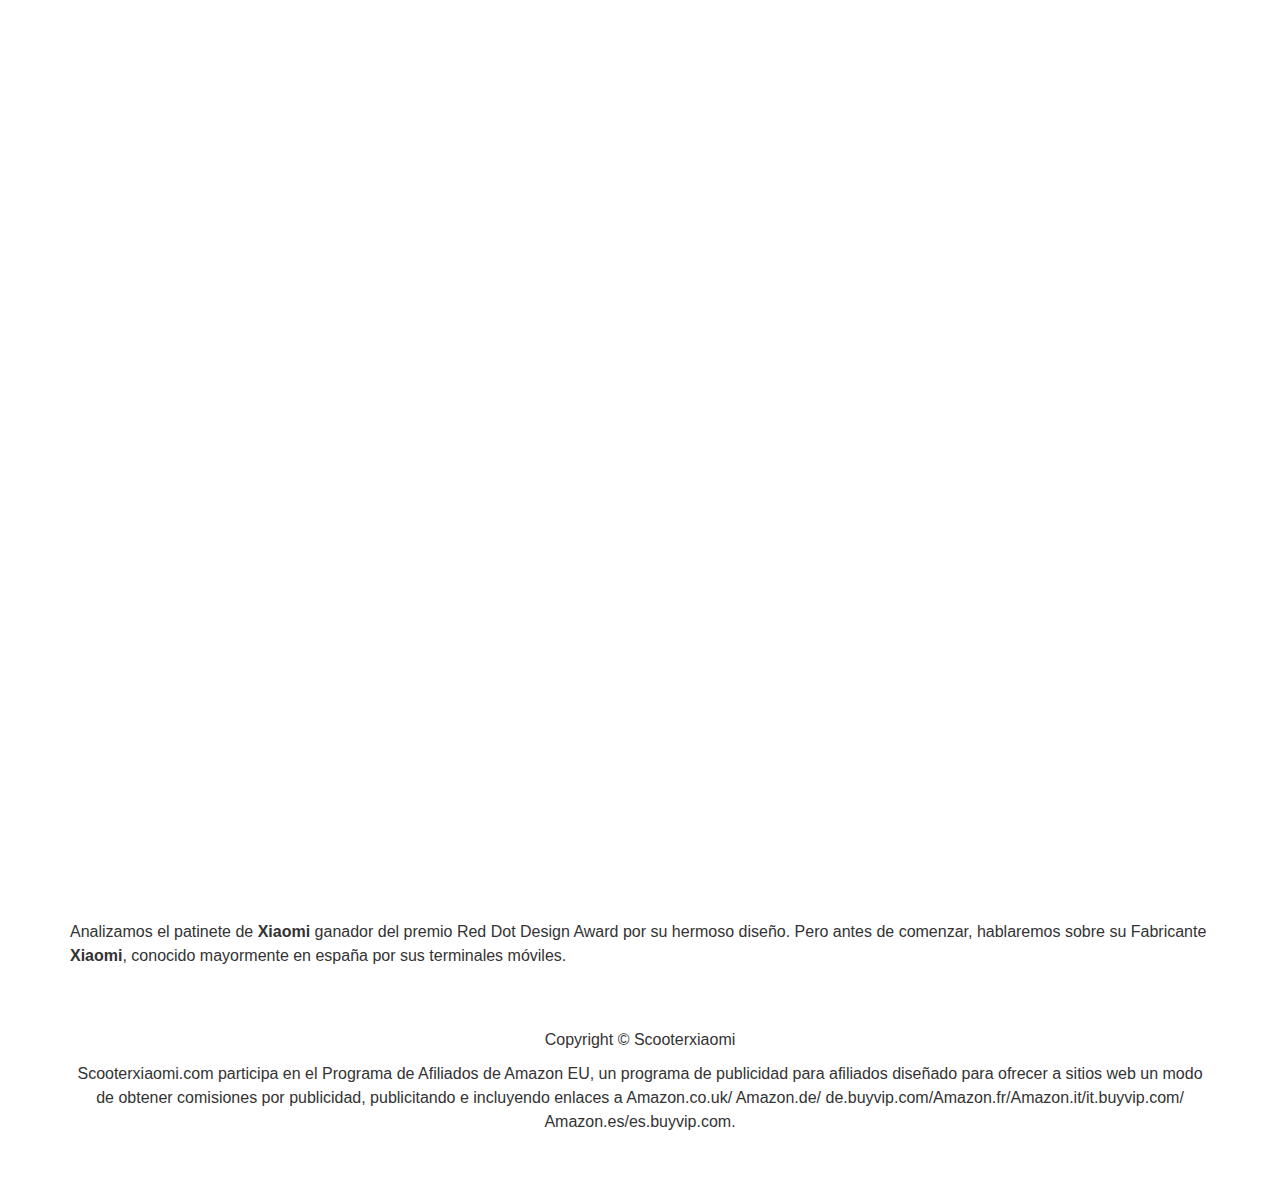
==== review.html @ 594e602f "modify content" ====
<!DOCTYPE html>
<!-- Template by Quackit.com -->
<!-- Images by various sources under the Creative Commons CC0 license and/or the Creative Commons Zero license. 
Although you can use them, for a more unique website, replace these images with your own. -->
<html lang="en">

<head>

    <meta charset="utf-8">
    <meta http-equiv="X-UA-Compatible" content="IE=edge">
    <meta name="viewport" content="width=device-width, initial-scale=1">
    <!-- The above 3 meta tags *must* come first in the head; any other head content must come *after* these tags -->

    <title>Scooter Xiaomi</title>
    <meta name="description" content="Comprar Scooter Xiaomi M365 Mijia el mejor patinete eléctrico al mejor precio. Buscamos las mayores ofertas por ti. También podrás encontrar accesorios y repuestos."
    />
    <link rel="canonical" href="https://www.scooterxiaomi.com" />


    <!-- Bootstrap Core CSS -->
    <!-- Latest compiled and minified CSS -->
    <link rel="stylesheet" href="https://maxcdn.bootstrapcdn.com/bootstrap/3.3.5/css/bootstrap.min.css">


    <!-- Custom CSS: You can use this stylesheet to override any Bootstrap styles and/or apply your own styles -->
    <link href="css/custom1.css" rel="stylesheet">

    <!-- HTML5 Shim and Respond.js IE8 support of HTML5 elements and media queries -->
    <!-- WARNING: Respond.js doesn't work if you view the page via file:// -->
    <!--[if lt IE 9]>
        <script src="https://oss.maxcdn.com/libs/html5shiv/3.7.0/html5shiv.js"></script>
        <script src="https://oss.maxcdn.com/libs/respond.js/1.4.2/respond.min.js"></script>
    <![endif]-->

    <!-- Custom Fonts from Google -->
    <!--  <link href='http://fonts.googleapis.com/css?family=Open+Sans:300italic,400italic,600italic,700italic,800italic,400,300,600,700,800'
        rel='stylesheet' type='text/css'> -->
    <link rel="icon" type="image/x-icon" href="https://i.blogs.es/ee8dd2/original-xiaomi-m365-smart-electric/450_1000.jpg">

    <!-- Global site tag (gtag.js) - Google Analytics -->
    <script async src="https://www.googletagmanager.com/gtag/js?id=UA-116278491-1"></script>
    <script>
        window.dataLayer = window.dataLayer || [];
        function gtag() { dataLayer.push(arguments); }
        gtag('js', new Date());

        gtag('config', 'UA-116278491-1');
    </script>
</head>

<body>


    <nav id="siteNav" class="navbar navbar-default navbar-fixed-top" role="navigation">
        <div class="container">
            <!-- Logo and responsive toggle -->
            <div class="navbar-header">
                <button type="button" class="navbar-toggle" data-toggle="collapse" data-target="#navbar">
                    <span class="sr-only">Toggle navigation</span>
                    <span class="icon-bar"></span>
                    <span class="icon-bar"></span>
                    <span class="icon-bar"></span>
                </button>
                <a class="navbar-brand" href="#">
                    <!-- <span class="glyphicon glyphicon-fire"></span>  -->
                    Scooter Xiaomi.
                </a>
            </div>
            <!-- Navbar links -->
            <div class="collapse navbar-collapse" id="navbar">
                <ul class="nav navbar-nav navbar-right">
                    <!--  <li class="active">
                        <a href="#">Home</a>
                    </li> -->
                    <li>
                        <a href="#accesorios">Accesorios</a>
                    </li>
                    <li>
                        <a href="#comprar">Comprar</a>
                    </li>
                    <li>
                        <a href="#recambios">Recambios</a>
                    </li>
                </ul>

            </div>
        </div>
    </nav>

    <header>
        <div class="header-content">
            <div class="header-content-inner">
                <h1>Review: Scooter Xiaomi</h1>
                <p>Te contamos nuestra impresiones sobre el patinete eléctrico de moda.</p>
              <!--   <a href="#comprar" class="btn btn-primary btn-lg">Comprar</a> -->
            </div>
        </div>
    </header>

    <div class="container">
        <div class="pt-20">
            <p>Analizamos el patinete de <strong>Xiaomi</strong> ganador del premio Red Dot Design Award por su hermoso diseño. Pero antes de comenzar, hablaremos sobre su Fabricante <strong>Xiaomi</strong>, conocido mayormente en españa por sus terminales móviles.</p>
        </div>

    </div>


    <!-- Footer -->
    <footer class="page-footer">
    
        <!-- Contact Us -->
        <!-- <div class="contact">
                <div class="container">
                    <h2 class="section-heading">Contact Us</h2>
                    <p>
                        <span class="glyphicon glyphicon-earphone"></span>
                        <br> +1(23) 456 7890</p>
                    <p>
                        <span class="glyphicon glyphicon-envelope"></span>
                        <br> info@example.com</p>
                </div>
            </div> 87.98.231.5-->
    
        <!-- Copyright etc -->
        <div class="small-print">
            <div class="container">
                <p>Copyright &copy; Scooterxiaomi</p>
    
                <p>Scooterxiaomi.com participa en el Programa de Afiliados de Amazon EU, un programa de publicidad para afiliados
                    diseñado para ofrecer a sitios web un modo de obtener comisiones por publicidad, publicitando e incluyendo
                    enlaces a Amazon.co.uk/ Amazon.de/ de.buyvip.com/Amazon.fr/Amazon.it/it.buyvip.com/ Amazon.es/es.buyvip.com.</p>
            </div>
        </div>
    
    </footer>
    
    <!-- jQuery -->
    <script src="js/jquery-1.11.3.min.js"></script>
    
    <!-- Bootstrap Core JavaScript -->
    <script src="js/bootstrap.min.js"></script>
    
    <!-- Plugin JavaScript -->
    <script src="js/jquery.easing.min.js"></script>
    
    <!-- Custom Javascript -->
    <script src="js/custom.js"></script>

</body>

</html>
---- css/custom1.css ----
html,
body {
    width: 100%;
    height: 100%;
    font-family: 'Open Sans','Helvetica Neue',Arial,sans-serif;
}

a {
    color: #ff6700;
    -webkit-transition: all .35s;
    -moz-transition: all .35s;
    transition: all .35s;
}

a:hover,
a:focus {
    color: #ff6700;
}

p {
    font-size: 16px;
    line-height: 1.5;
}

header {
    position: relative;
    width: 100%;
    min-height: auto;
    text-align: center;
    color: #fff;
    background-image: url('http://i01.appmifile.com/webfile/globalimg/en/goods/mi-electronic-scooter/scooter-04-01-1442.jpg');
    background-position: center;
    -webkit-background-size: cover;
    -moz-background-size: cover;
    background-size: cover;
    -o-background-size: cover;
}

header .header-content {
    position: relative;
    width: 100%;
    padding: 100px 15px 70px;
    text-align: center;
}

header .header-content .header-content-inner h1 {
    margin-top: 0;
    margin-bottom: 20px;
    font-size: 50px;
    font-weight: 300;
}

header .header-content .header-content-inner p {
    margin-bottom: 50px;
    font-size: 16px;
    font-weight: 300;
    color: rgba(255,255,255,.7);
}

@media(min-width:768px) {
    header {
        min-height: 100%;
    }

    header .header-content {
        position: absolute;
        top: 50%;
        padding: 0 50px;
        -webkit-transform: translateY(-50%);
        -ms-transform: translateY(-50%);
        transform: translateY(-50%);
    }

    header .header-content .header-content-inner {
        margin-right: auto;
        margin-left: auto;
        max-width: 1000px;
    }

	header .header-content .header-content-inner h1 {
    	font-size: 84px;
		}

    header .header-content .header-content-inner p {
        margin-right: auto;
        margin-left: auto;
        max-width: 80%;
        font-size: 18px;
    }
}

.section-heading {
    margin-top: 0;
    margin-bottom: 20px;
}

.intro {
	color: #fff;
    background-color: #ff6700;
    padding: 70px 0;
    text-align: center;
}

.content {
    padding: 100px 0;
}

.content-2 {
	color: #fff;
    background-color: #222;
}

.content-3 {
	padding: 20px 0 40px;
    text-align: center;
  /*   background-color: #222; */
}

 .content-4{
    padding: 20px 0 40px;
    text-align: center;
    background-color: #222; 
    color: white;
 }

.promo,
.promo h3,
.promo a:link,
.promo a:visited,
.promo a:hover,
.promo a:active {
    color: white;
	text-shadow: 0px 0px 40px black;
    text-decoration: none;
}

.promo-item {
    height: 200px;
    line-height: 180px;
    text-align: center;
}

.promo-item:hover {
    background-size: 110%; 
    border: 10px solid rgba(255,255,255,0.3);
    line-height: 160px;
}

.promo-item h3 {
    font-size: 40px;
    display: inline-block;
    vertical-align: middle;
}

h3{
    font-size: 19px;
}

.item-1 {
	background: url('http://i01.appmifile.com/webfile/globalimg/en/goods/mi-electronic-scooter/scooter-08-1442.jpg');
	}
	
.item-2 {
	background: url('http://i01.appmifile.com/webfile/globalimg/en/goods/mi-electronic-scooter/scooter-10-c.jpg');
	}
	
.item-3 {
	background: url('http://i01.appmifile.com/webfile/globalimg/en/goods/mi-electronic-scooter/scooter-11-1442.jpg');
	}
		
.item-1{
    background-size: cover;
	background-position: 50% 27%;
}
.item-2,
.item-3 {
	background-size: cover;
	background-position: 50% 50%;
	}

.page-footer {
	text-align: center;
	}

.page-footer .contact {
	padding: 100px 0;
	background-color: #ff6700;
	color: #fff;
	}

.page-footer .contact p {
	font-size: 22px;
	font-weight: 300;
	}
	
.content-3 .glyphicon,	.content-4 .glyphicon,
.page-footer .contact .glyphicon {
	font-size: 32px;
	font-weight: 700;
	}
		
.page-footer .small-print {
	padding: 50px 0 40px;
	font-weight: 300;
	}

.text-light {
    color: rgba(255,255,255,.7);
}

.navbar-default {
    border-color: rgba(34,34,34,.05);
    background-color: #fff;
    -webkit-transition: all .35s;
    -moz-transition: all .35s;
    transition: all .35s;
}

.navbar-default .navbar-header .navbar-brand {
    color: #ff6700;
}

.navbar-default .navbar-header .navbar-brand:hover,
.navbar-default .navbar-header .navbar-brand:focus {
    color: #eb3812;
}

.navbar-default .nav > li>a,
.navbar-default .nav>li>a:focus {
    color: #222;
}

.navbar-default .nav > li>a:hover,
.navbar-default .nav>li>a:focus:hover {
    color: #ff6700;
}

.navbar-default .nav > li.active>a,
.navbar-default .nav>li.active>a:focus {
    color: #ff6700!important;
    background-color: transparent;
}

.navbar-default .nav > li.active>a:hover,
.navbar-default .nav>li.active>a:focus:hover {
    background-color: transparent;
}

@media(min-width:768px) {
    .navbar-default {
        border-color: rgba(255,255,255,.3);
        background-color: transparent;
    }

    .navbar-default .navbar-header .navbar-brand {
        color: rgba(255,255,255,.7);
        letter-spacing: 0.5em;
    }

    .navbar-default .navbar-header .navbar-brand:hover,
    .navbar-default .navbar-header .navbar-brand:focus {
        color: #fff;
    }

    .navbar-default .nav > li>a,
    .navbar-default .nav>li>a:focus {
        color: rgba(255,255,255,.7);
    }

    .navbar-default .nav > li>a:hover,
    .navbar-default .nav>li>a:focus:hover {
        color: #fff;
    }

    .navbar-default.affix {
        border-color: #fff;
        background-color: #fff;
        box-shadow: 0px 7px 20px 0px rgba(0,0,0,0.1);
    }

    .navbar-default.affix .navbar-header .navbar-brand {
        letter-spacing: 0;
        color: #ff6700;
    }

    .navbar-default.affix .navbar-header .navbar-brand:hover,
    .navbar-default.affix .navbar-header .navbar-brand:focus {
        color: #eb3812;
    }

    .navbar-default.affix .nav > li>a,
    .navbar-default.affix .nav>li>a:focus {
        color: #222;
    }

    .navbar-default.affix .nav > li>a:hover,
    .navbar-default.affix .nav>li>a:focus:hover {
        color: #ff6700;
    }
}

.btn-default {
    border-color: #fff;
    color: #222;
    background-color: #fff;
    -webkit-transition: all .35s;
    -moz-transition: all .35s;
    transition: all .35s;
}

.btn-default:hover,
.btn-default:focus,
.btn-default.focus,
.btn-default:active,
.btn-default.active,
.open > .dropdown-toggle.btn-default {
    border-color: #eee;
    color: #222;
    background-color: #eee;
}

.btn-default:active,
.btn-default.active,
.open > .dropdown-toggle.btn-default {
    background-image: none;
}

.btn-default.disabled,
.btn-default[disabled],
fieldset[disabled] .btn-default,
.btn-default.disabled:hover,
.btn-default[disabled]:hover,
fieldset[disabled] .btn-default:hover,
.btn-default.disabled:focus,
.btn-default[disabled]:focus,
fieldset[disabled] .btn-default:focus,
.btn-default.disabled.focus,
.btn-default[disabled].focus,
fieldset[disabled] .btn-default.focus,
.btn-default.disabled:active,
.btn-default[disabled]:active,
fieldset[disabled] .btn-default:active,
.btn-default.disabled.active,
.btn-default[disabled].active,
fieldset[disabled] .btn-default.active {
    border-color: #fff;
    background-color: #fff;
}

.btn-default .badge {
    color: #fff;
    background-color: #222;
}

.btn-primary {
    border-color: #ff6700;
    color: #fff;
    background-color: #ff6700;
    -webkit-transition: all .35s;
    -moz-transition: all .35s;
    transition: all .35s;
}

.btn-primary:hover,
.btn-primary:focus,
.btn-primary.focus,
.btn-primary:active,
.btn-primary.active,
.open > .dropdown-toggle.btn-primary {
    border-color: #E8380C;
    border-width: 2px;
    color: #fff;
    background-color: #FF6700;
}

.btn-primary:active,
.btn-primary.active,
.open > .dropdown-toggle.btn-primary {
    background-image: none;
}

.btn-primary.disabled,
.btn-primary[disabled],
fieldset[disabled] .btn-primary,
.btn-primary.disabled:hover,
.btn-primary[disabled]:hover,
fieldset[disabled] .btn-primary:hover,
.btn-primary.disabled:focus,
.btn-primary[disabled]:focus,
fieldset[disabled] .btn-primary:focus,
.btn-primary.disabled.focus,
.btn-primary[disabled].focus,
fieldset[disabled] .btn-primary.focus,
.btn-primary.disabled:active,
.btn-primary[disabled]:active,
fieldset[disabled] .btn-primary:active,
.btn-primary.disabled.active,
.btn-primary[disabled].active,
fieldset[disabled] .btn-primary.active {
    border-color: #ff6700;
    background-color: #ff6700;
}

.btn-primary .badge {
    color: #ff6700;
    background-color: #fff;
}


.btn {
    border-radius: 300px;
    text-transform: uppercase;
}

.btn-lg {
    padding: 15px 30px;
}

::-moz-selection {
    text-shadow: none;
    color: #fff;
    background: #222;
}

::selection {
    text-shadow: none;
    color: #fff;
    background: #222;
}

img::selection {
    color: #fff;
    background: 0 0;
}

img::-moz-selection {
    color: #fff;
    background: 0 0;
}

.text-primary {
    color: #ff6700;
}

.bg-primary {
    background-color: #ff6700;
}

.pt-15{
    padding-top: 15px;
}

.pt-20{
    padding-top: 20px;
}

.price{
    font-size: 20px;
}

.price1{
    padding-top: 10px;
}

.price2{
    padding-top: 8px;
}

.price3{
    padding-top: 27px;
}
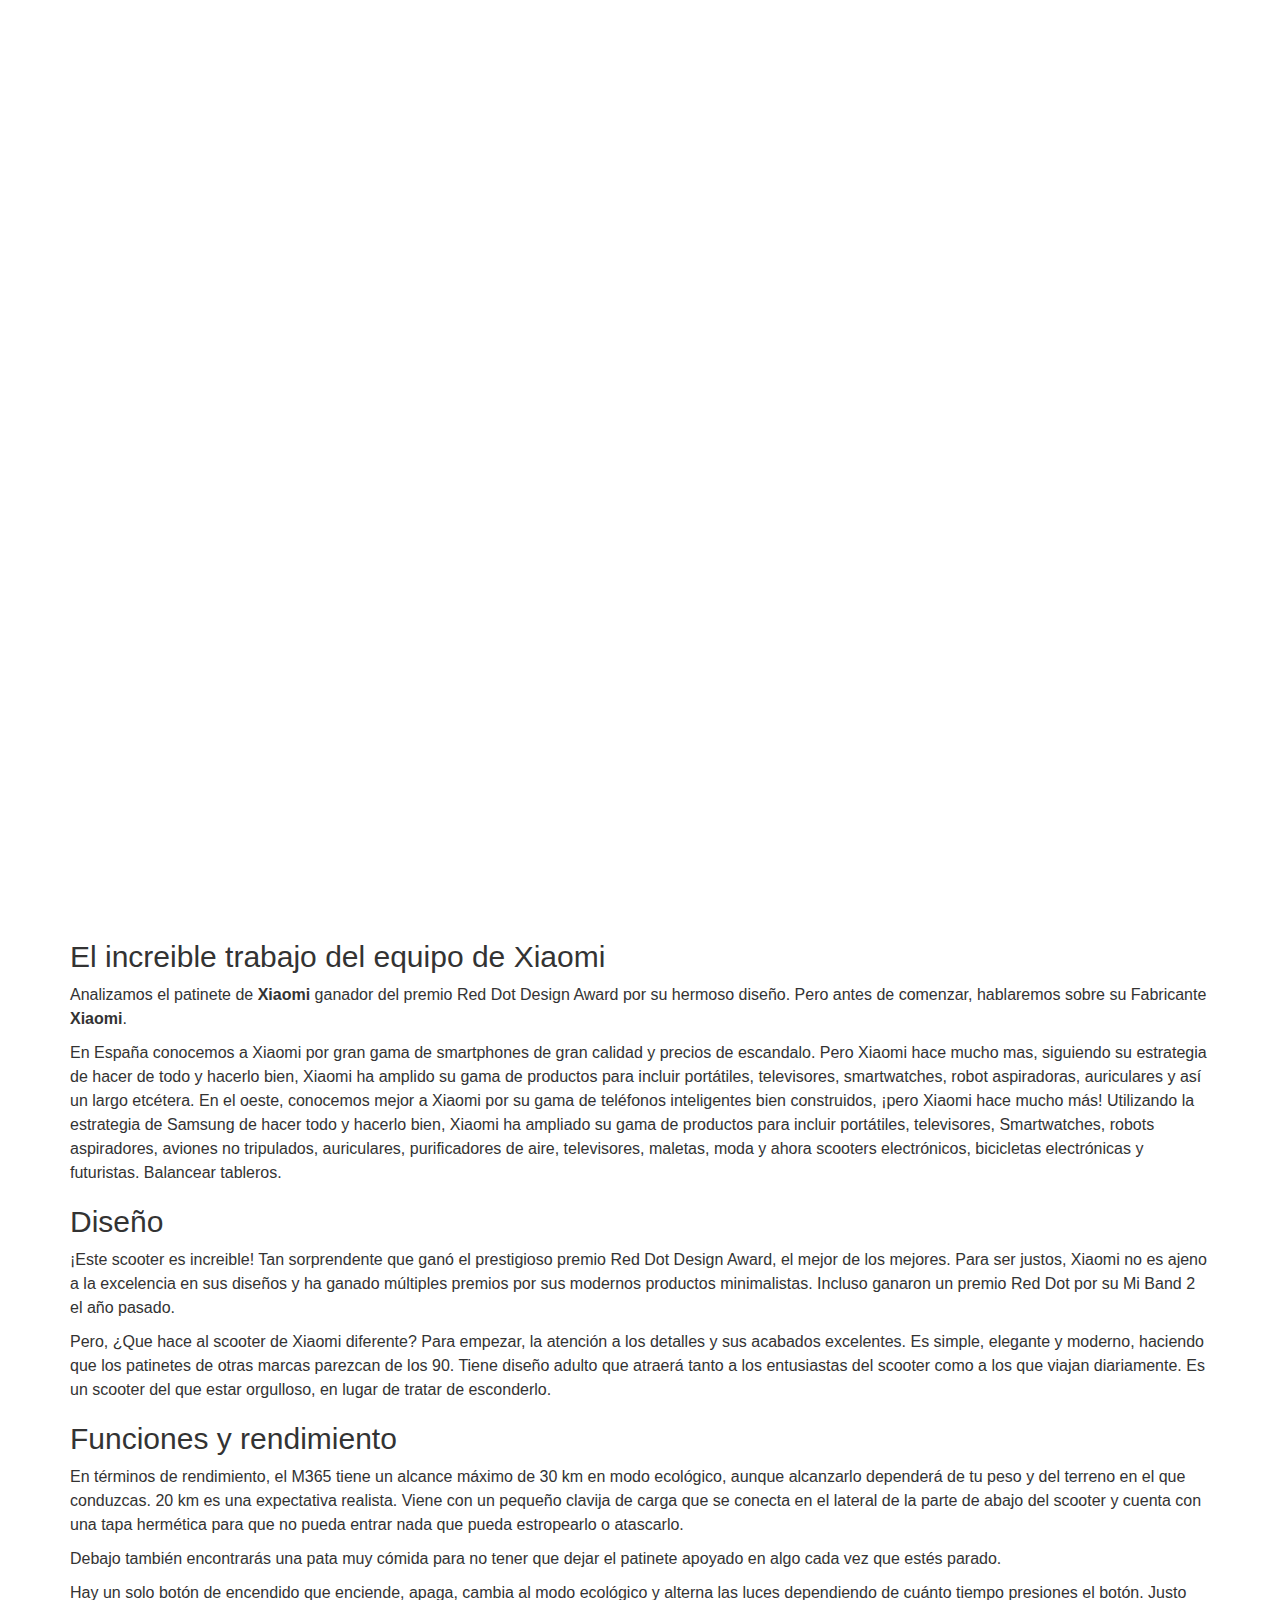
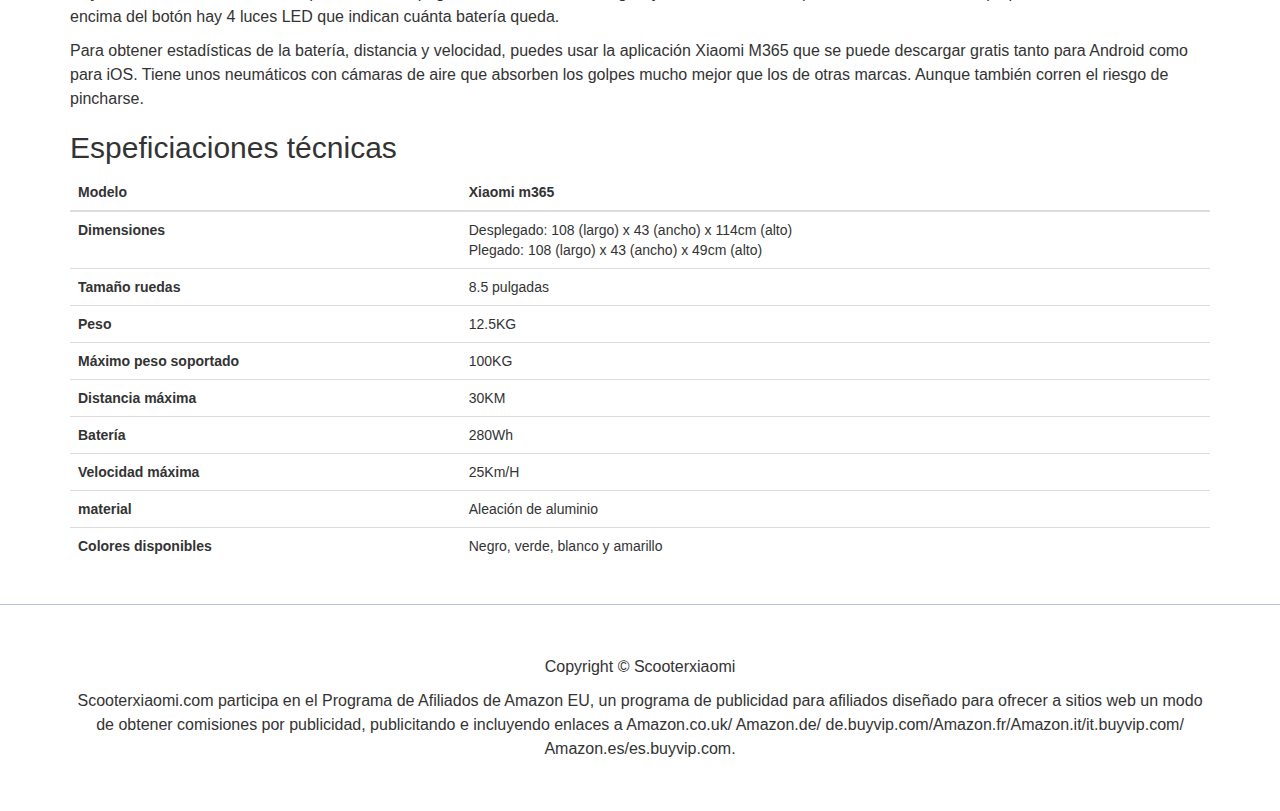
==== commit 521c475d: "add review" ====
--- a/review.html
+++ b/review.html
@@ -1,7 +1,4 @@
 <!DOCTYPE html>
-<!-- Template by Quackit.com -->
-<!-- Images by various sources under the Creative Commons CC0 license and/or the Creative Commons Zero license. 
-Although you can use them, for a more unique website, replace these images with your own. -->
 <html lang="en">
 
 <head>
@@ -9,32 +6,16 @@
     <meta charset="utf-8">
     <meta http-equiv="X-UA-Compatible" content="IE=edge">
     <meta name="viewport" content="width=device-width, initial-scale=1">
-    <!-- The above 3 meta tags *must* come first in the head; any other head content must come *after* these tags -->
-
-    <title>Scooter Xiaomi</title>
-    <meta name="description" content="Comprar Scooter Xiaomi M365 Mijia el mejor patinete eléctrico al mejor precio. Buscamos las mayores ofertas por ti. También podrás encontrar accesorios y repuestos."
+
+    <title>Review Scooter Xiaomi m365</title>
+    <meta name="description" content="Review Scooter Xiaomi m365 Mijia. Analizamos todas las características de este patinete. Cuales han sido nuestras impresiones y sus ventajas frente a otros competidores"
     />
     <link rel="canonical" href="https://www.scooterxiaomi.com" />
 
-
-    <!-- Bootstrap Core CSS -->
-    <!-- Latest compiled and minified CSS -->
     <link rel="stylesheet" href="https://maxcdn.bootstrapcdn.com/bootstrap/3.3.5/css/bootstrap.min.css">
 
-
-    <!-- Custom CSS: You can use this stylesheet to override any Bootstrap styles and/or apply your own styles -->
     <link href="css/custom1.css" rel="stylesheet">
 
-    <!-- HTML5 Shim and Respond.js IE8 support of HTML5 elements and media queries -->
-    <!-- WARNING: Respond.js doesn't work if you view the page via file:// -->
-    <!--[if lt IE 9]>
-        <script src="https://oss.maxcdn.com/libs/html5shiv/3.7.0/html5shiv.js"></script>
-        <script src="https://oss.maxcdn.com/libs/respond.js/1.4.2/respond.min.js"></script>
-    <![endif]-->
-
-    <!-- Custom Fonts from Google -->
-    <!--  <link href='http://fonts.googleapis.com/css?family=Open+Sans:300italic,400italic,600italic,700italic,800italic,400,300,600,700,800'
-        rel='stylesheet' type='text/css'> -->
     <link rel="icon" type="image/x-icon" href="https://i.blogs.es/ee8dd2/original-xiaomi-m365-smart-electric/450_1000.jpg">
 
     <!-- Global site tag (gtag.js) - Google Analytics -->
@@ -53,7 +34,6 @@
 
     <nav id="siteNav" class="navbar navbar-default navbar-fixed-top" role="navigation">
         <div class="container">
-            <!-- Logo and responsive toggle -->
             <div class="navbar-header">
                 <button type="button" class="navbar-toggle" data-toggle="collapse" data-target="#navbar">
                     <span class="sr-only">Toggle navigation</span>
@@ -62,24 +42,19 @@
                     <span class="icon-bar"></span>
                 </button>
                 <a class="navbar-brand" href="#">
-                    <!-- <span class="glyphicon glyphicon-fire"></span>  -->
                     Scooter Xiaomi.
                 </a>
             </div>
-            <!-- Navbar links -->
             <div class="collapse navbar-collapse" id="navbar">
                 <ul class="nav navbar-nav navbar-right">
-                    <!--  <li class="active">
-                        <a href="#">Home</a>
-                    </li> -->
                     <li>
-                        <a href="#accesorios">Accesorios</a>
+                        <a href="index.html#accesorios">Accesorios</a>
                     </li>
                     <li>
-                        <a href="#comprar">Comprar</a>
+                        <a href="index.html#comprar">Comprar</a>
                     </li>
                     <li>
-                        <a href="#recambios">Recambios</a>
+                        <a href="index.html#recambios">Recambios</a>
                     </li>
                 </ul>
 
@@ -99,7 +74,95 @@
 
     <div class="container">
         <div class="pt-20">
-            <p>Analizamos el patinete de <strong>Xiaomi</strong> ganador del premio Red Dot Design Award por su hermoso diseño. Pero antes de comenzar, hablaremos sobre su Fabricante <strong>Xiaomi</strong>, conocido mayormente en españa por sus terminales móviles.</p>
+            <h2>El increible trabajo del equipo de Xiaomi</h2>
+            <p>Analizamos el patinete de <strong>Xiaomi</strong> ganador del premio Red Dot Design Award por su hermoso diseño. Pero antes de comenzar, hablaremos sobre su Fabricante <strong>Xiaomi</strong>.</p>
+
+            <p>
+                En España conocemos a Xiaomi por gran gama de smartphones de gran calidad y precios de escandalo. Pero Xiaomi hace mucho mas, siguiendo su estrategia de hacer de todo y hacerlo bien, Xiaomi ha amplido su gama de productos para incluir portátiles, televisores, smartwatches, robot  aspiradoras, auriculares y así un largo etcétera.
+                En el oeste, conocemos mejor a Xiaomi por su gama de teléfonos inteligentes bien construidos, ¡pero Xiaomi hace mucho más! Utilizando la estrategia de Samsung de hacer todo y hacerlo bien, Xiaomi ha ampliado su gama de productos para incluir portátiles, televisores, Smartwatches, robots aspiradores, aviones no tripulados, auriculares, purificadores de aire, televisores, maletas, moda y ahora scooters electrónicos, bicicletas electrónicas y futuristas. Balancear tableros.
+            </p>
+
+            <h2>Diseño</h2>
+            <p>
+                ¡Este scooter es increible! Tan sorprendente que ganó el prestigioso premio Red Dot Design Award, el mejor de los mejores.
+                Para ser justos, Xiaomi no es ajeno a la excelencia en sus diseños y ha ganado múltiples premios por sus modernos productos minimalistas.
+                Incluso ganaron un premio Red Dot por su Mi Band 2 el año pasado.
+            </p>
+
+            <p>
+                Pero, ¿Que hace al scooter de Xiaomi diferente? Para empezar, la atención a los detalles y sus acabados excelentes. Es simple, elegante y moderno, haciendo que los patinetes de otras marcas parezcan de los 90. Tiene diseño adulto que atraerá tanto a los entusiastas del scooter como a los que viajan diariamente. Es un scooter del
+                que estar orgulloso, en lugar de tratar de esconderlo.
+            </p>
+
+            <h2>Funciones y rendimiento</h2>
+
+            <p>
+                 En términos de rendimiento, el M365 tiene un alcance máximo de 30 km en modo ecológico, aunque alcanzarlo dependerá
+                de tu peso y del terreno en el que conduzcas. 20 km es una expectativa realista. Viene con un pequeño clavija de carga que se conecta en el lateral de la parte de abajo del scooter y cuenta con una tapa hermética para que no pueda entrar nada que pueda estropearlo o atascarlo.
+            </p>
+
+            <p>
+                Debajo también encontrarás una pata muy cómida para no tener que dejar el patinete apoyado en algo cada vez que estés parado.
+            </p>
+            <p>
+                Hay un solo botón de encendido que enciende, apaga, cambia al modo ecológico y alterna las luces dependiendo de cuánto tiempo presiones el botón. Justo encima del botón hay 4 luces LED que indican cuánta batería queda.
+            </p>
+            <p>
+                Para obtener estadísticas de la batería, distancia y velocidad, puedes usar la aplicación Xiaomi
+                M365 que se puede descargar gratis tanto para Android como para iOS. Tiene unos neumáticos con cámaras de aire que absorben los golpes mucho mejor que los de otras marcas. Aunque también corren el riesgo de pincharse.
+            </p>
+
+            <h2>Espeficiaciones técnicas</h2>
+
+            <table class="table">
+                <thead>
+                    <tr>
+                        <th scope="col">Modelo</th>
+                        <th scope="col">Xiaomi m365</th>
+                    </tr>
+                </thead>
+                <tbody>
+                    <tr>
+                        <th scope="row">Dimensiones</th>
+                        <td>Desplegado: 108 (largo) x 43 (ancho) x 114cm (alto) <br>
+                            Plegado: 108 (largo) x 43 (ancho) x 49cm (alto)</td>
+                    </tr>
+                    <tr>
+                        <th scope="row">Tamaño ruedas</th>
+                        <td>8.5 pulgadas</td>
+                    </tr>
+                    <tr>
+                        <th scope="row">Peso</th>
+                        <td>12.5KG</td>
+                    </tr>
+                    <tr>
+                        <th scope="row">Máximo peso soportado</th>
+                        <td>100KG</td>
+                    </tr>
+                    <tr>
+                        <th scope="row">Distancia máxima</th>
+                        <td>30KM</td>
+                    </tr>
+                    <tr>
+                        <th scope="row">Batería</th>
+                        <td>280Wh</td>
+                    </tr>
+                    <tr>
+                        <th scope="row">Velocidad máxima</th>
+                        <td>25Km/H</td>
+                    </tr>
+                    <tr>
+                        <th scope="row">material</th>
+                        <td>Aleación de aluminio</td>
+                    </tr>
+                    <tr>
+                        <th scope="row">Colores disponibles</th>
+                        <td>Negro, verde, blanco y amarillo</td>
+                    </tr>
+                    
+                </tbody>
+            </table>
+
         </div>
 
     </div>
@@ -107,20 +170,7 @@
 
     <!-- Footer -->
     <footer class="page-footer">
-    
-        <!-- Contact Us -->
-        <!-- <div class="contact">
-                <div class="container">
-                    <h2 class="section-heading">Contact Us</h2>
-                    <p>
-                        <span class="glyphicon glyphicon-earphone"></span>
-                        <br> +1(23) 456 7890</p>
-                    <p>
-                        <span class="glyphicon glyphicon-envelope"></span>
-                        <br> info@example.com</p>
-                </div>
-            </div> 87.98.231.5-->
-    
+        
         <!-- Copyright etc -->
         <div class="small-print">
             <div class="container">
--- a/css/custom1.css
+++ b/css/custom1.css
@@ -78,7 +78,7 @@
     }
 
 	header .header-content .header-content-inner h1 {
-    	font-size: 84px;
+    	font-size: 62px;
 		}
 
     header .header-content .header-content-inner p {
@@ -179,7 +179,9 @@
 	}
 
 .page-footer {
-	text-align: center;
+    text-align: center;
+    border-top: 1px solid #B0C4DE;
+    margin-top: 20px;
 	}
 
 .page-footer .contact {
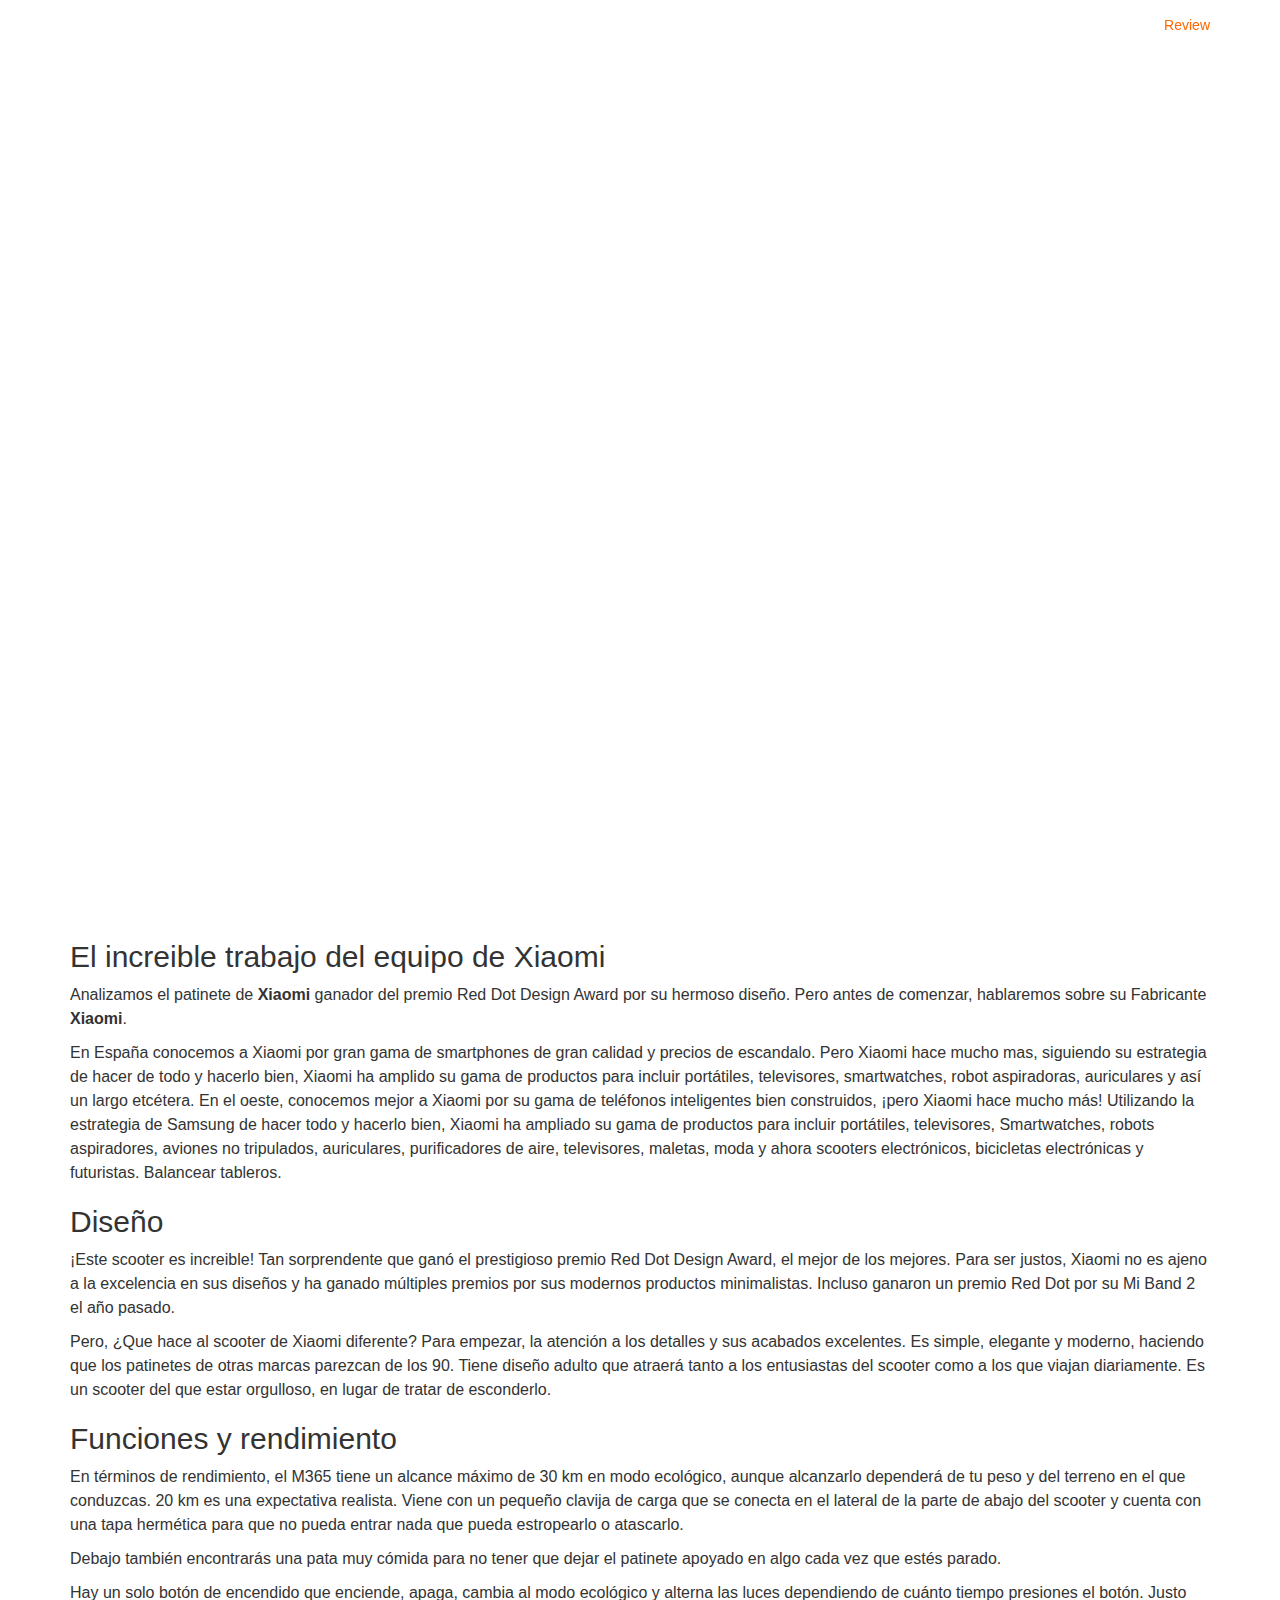
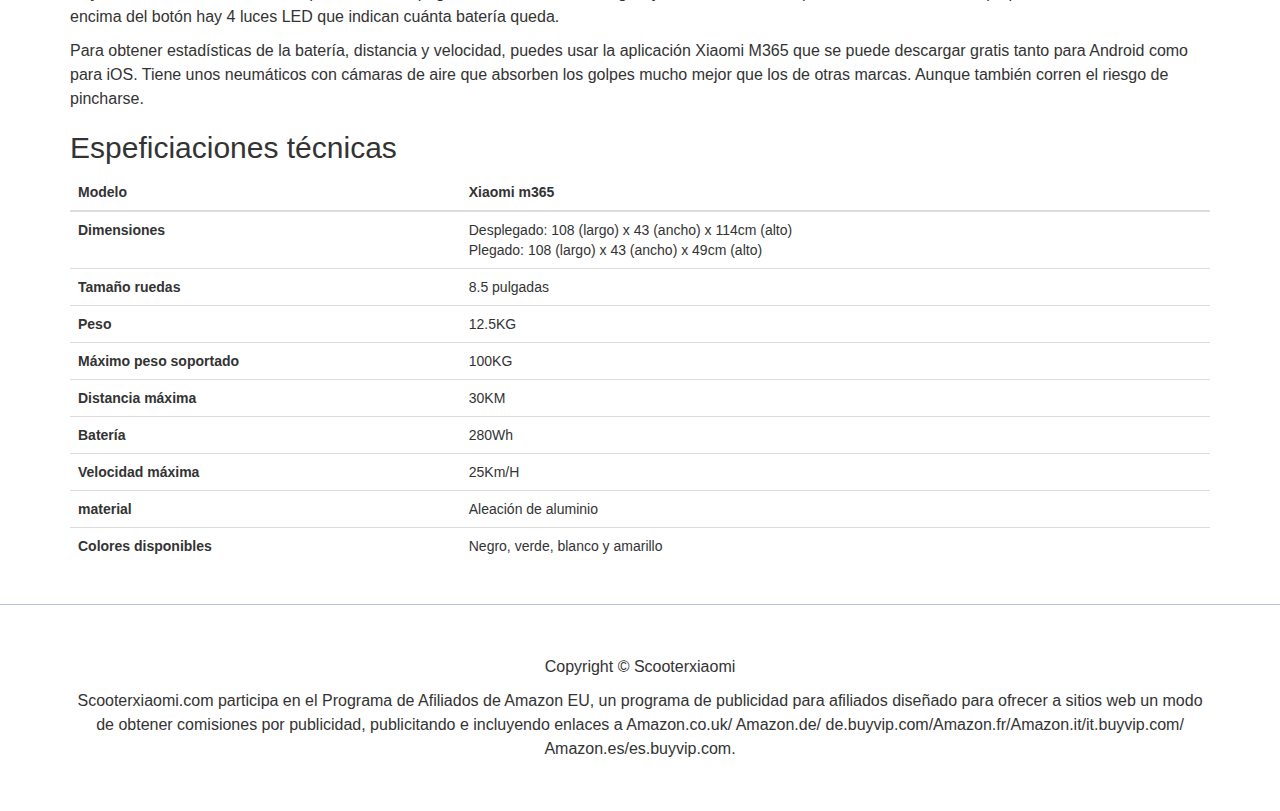
==== commit 7573cba1: "change links" ====
--- a/review.html
+++ b/review.html
@@ -41,20 +41,23 @@
                     <span class="icon-bar"></span>
                     <span class="icon-bar"></span>
                 </button>
-                <a class="navbar-brand" href="#">
+                <a class="navbar-brand" href="./">
                     Scooter Xiaomi.
                 </a>
             </div>
             <div class="collapse navbar-collapse" id="navbar">
                 <ul class="nav navbar-nav navbar-right">
                     <li>
-                        <a href="index.html#accesorios">Accesorios</a>
+                        <a href="./#accesorios">Accesorios</a>
                     </li>
                     <li>
-                        <a href="index.html#comprar">Comprar</a>
+                        <a href="./#comprar">Comprar</a>
                     </li>
                     <li>
-                        <a href="index.html#recambios">Recambios</a>
+                        <a href="./#recambios">Recambios</a>
+                    </li>
+                    <li class="active">
+                        <a href="/review">Review</a>
                     </li>
                 </ul>
 
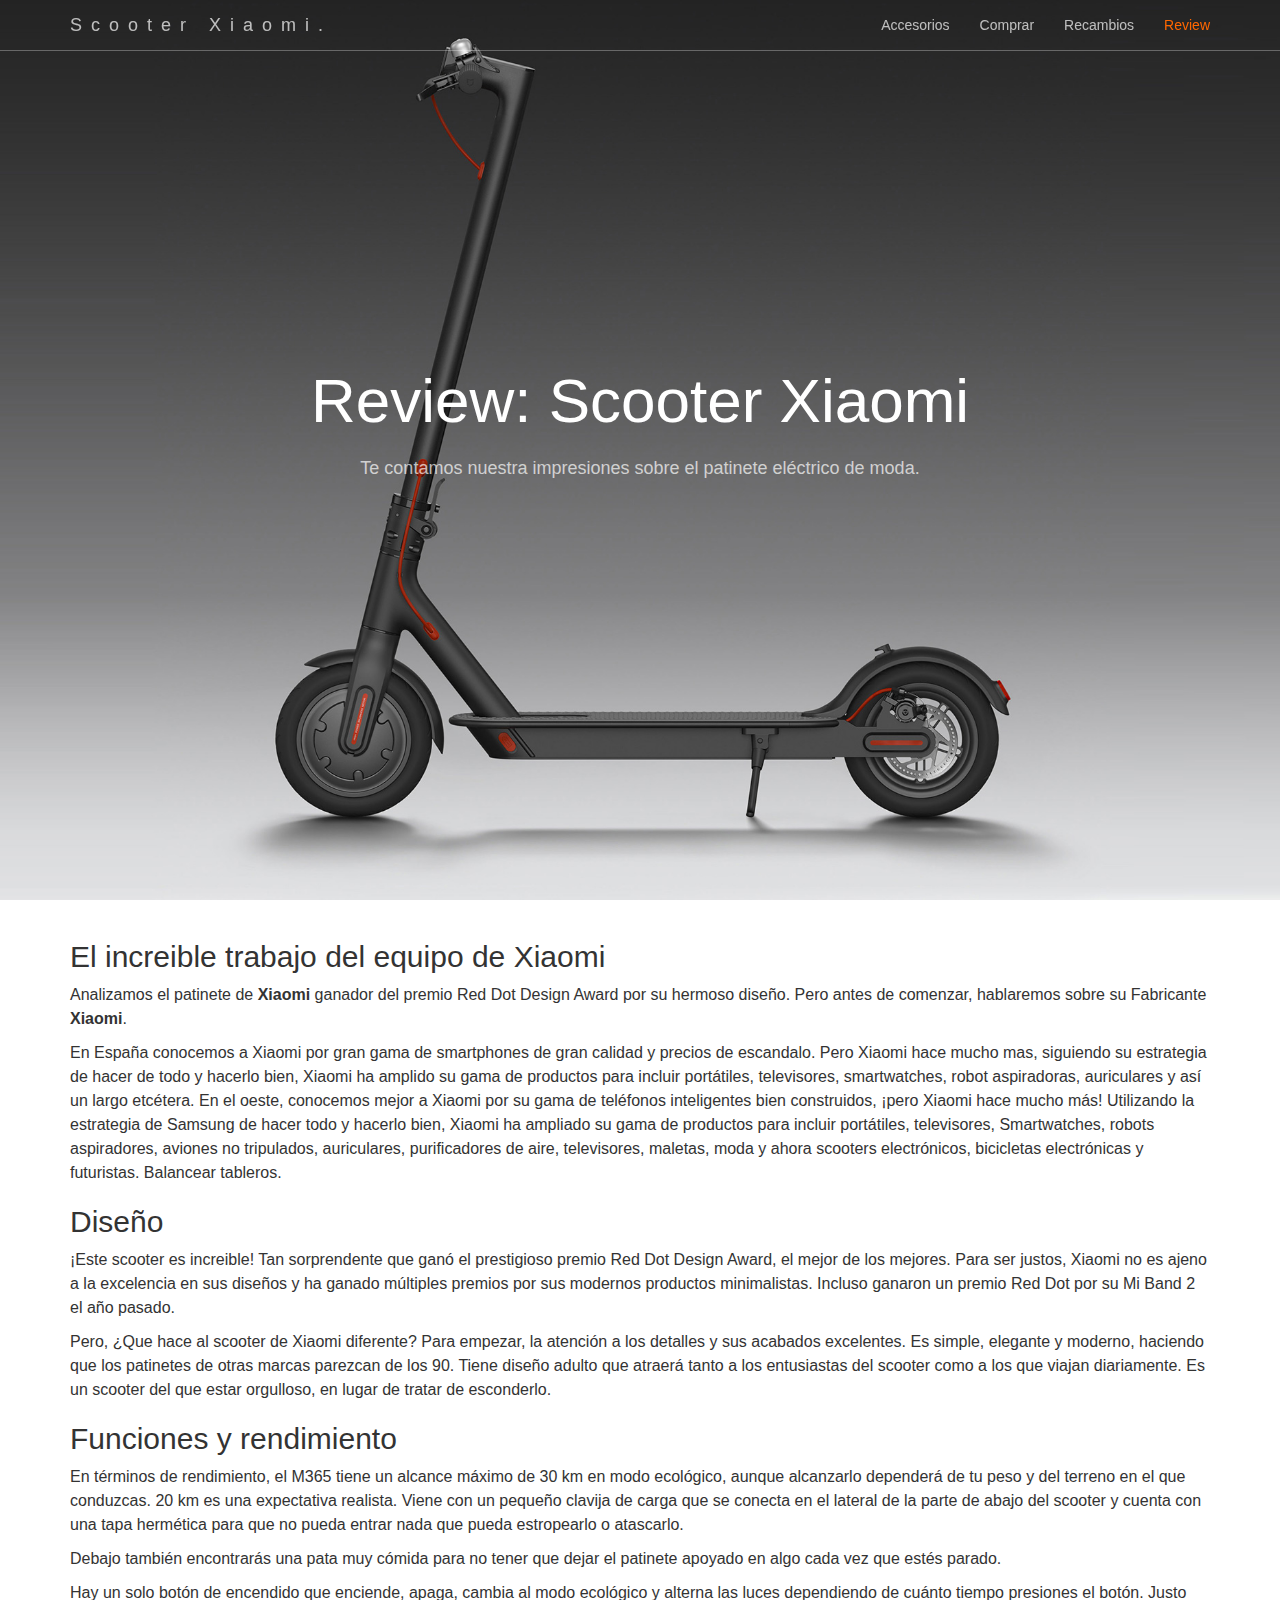
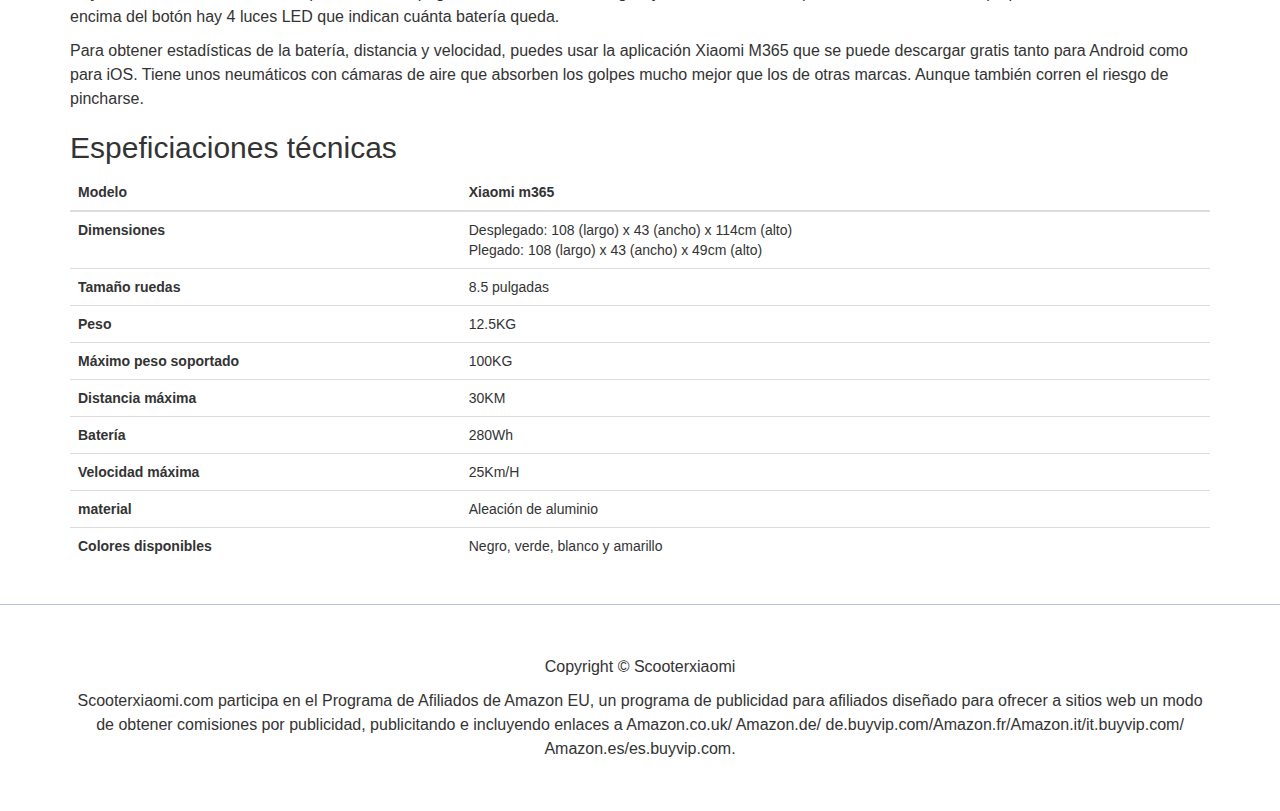
==== commit 579fb2c5: "add content" ====
--- a/review.html
+++ b/review.html
@@ -1,5 +1,5 @@
 <!DOCTYPE html>
-<html lang="en">
+<html lang="es">
 
 <head>
 
@@ -7,7 +7,7 @@
     <meta http-equiv="X-UA-Compatible" content="IE=edge">
     <meta name="viewport" content="width=device-width, initial-scale=1">
 
-    <title>Review Scooter Xiaomi m365</title>
+    <title>Review Scooter Xiaomi m365 en español</title>
     <meta name="description" content="Review Scooter Xiaomi m365 Mijia. Analizamos todas las características de este patinete. Cuales han sido nuestras impresiones y sus ventajas frente a otros competidores"
     />
     <link rel="canonical" href="https://www.scooterxiaomi.com" />
--- a/css/custom1.css
+++ b/css/custom1.css
@@ -28,7 +28,7 @@
     min-height: auto;
     text-align: center;
     color: #fff;
-    background-image: url('http://i01.appmifile.com/webfile/globalimg/en/goods/mi-electronic-scooter/scooter-04-01-1442.jpg');
+    background-image: url("./../images/scooter-04-01-1442.jpg");
     background-position: center;
     -webkit-background-size: cover;
     -moz-background-size: cover;
@@ -54,10 +54,10 @@
     margin-bottom: 50px;
     font-size: 16px;
     font-weight: 300;
-    color: rgba(255,255,255,.7);
-}
-
-@media(min-width:768px) {
+    color: rgba(255, 255, 255, 0.7);
+}
+
+@media (min-width: 768px) {
     header {
         min-height: 100%;
     }
@@ -77,9 +77,9 @@
         max-width: 1000px;
     }
 
-	header .header-content .header-content-inner h1 {
-    	font-size: 62px;
-		}
+    header .header-content .header-content-inner h1 {
+        font-size: 62px;
+    }
 
     header .header-content .header-content-inner p {
         margin-right: auto;
@@ -95,7 +95,7 @@
 }
 
 .intro {
-	color: #fff;
+    color: #fff;
     background-color: #ff6700;
     padding: 70px 0;
     text-align: center;
@@ -106,22 +106,23 @@
 }
 
 .content-2 {
-	color: #fff;
+    color: #fff;
     background-color: #222;
 }
 
 .content-3 {
-	padding: 20px 0 40px;
-    text-align: center;
-  /*   background-color: #222; */
-}
-
- .content-4{
     padding: 20px 0 40px;
     text-align: center;
-    background-color: #222; 
+
+    /*   background-color: #222; */
+}
+
+.content-4 {
+    padding: 20px 0 40px;
+    text-align: center;
+    background-color: #222;
     color: white;
- }
+}
 
 .promo,
 .promo h3,
@@ -130,7 +131,7 @@
 .promo a:hover,
 .promo a:active {
     color: white;
-	text-shadow: 0px 0px 40px black;
+    text-shadow: 0px 0px 40px black;
     text-decoration: none;
 }
 
@@ -141,8 +142,8 @@
 }
 
 .promo-item:hover {
-    background-size: 110%; 
-    border: 10px solid rgba(255,255,255,0.3);
+    background-size: 110%;
+    border: 10px solid rgba(255, 255, 255, 0.3);
     line-height: 160px;
 }
 
@@ -152,66 +153,67 @@
     vertical-align: middle;
 }
 
-h3{
+h3 {
     font-size: 19px;
 }
 
 .item-1 {
-	background: url('http://i01.appmifile.com/webfile/globalimg/en/goods/mi-electronic-scooter/scooter-08-1442.jpg');
-	}
-	
+    background: url("http://i01.appmifile.com/webfile/globalimg/en/goods/mi-electronic-scooter/scooter-08-1442.jpg");
+}
+
 .item-2 {
-	background: url('http://i01.appmifile.com/webfile/globalimg/en/goods/mi-electronic-scooter/scooter-10-c.jpg');
-	}
-	
+    background: url("http://i01.appmifile.com/webfile/globalimg/en/goods/mi-electronic-scooter/scooter-10-c.jpg");
+}
+
 .item-3 {
-	background: url('http://i01.appmifile.com/webfile/globalimg/en/goods/mi-electronic-scooter/scooter-11-1442.jpg');
-	}
-		
-.item-1{
+    background: url("http://i01.appmifile.com/webfile/globalimg/en/goods/mi-electronic-scooter/scooter-11-1442.jpg");
+}
+
+.item-1 {
     background-size: cover;
-	background-position: 50% 27%;
-}
+    background-position: 50% 27%;
+}
+
 .item-2,
 .item-3 {
-	background-size: cover;
-	background-position: 50% 50%;
-	}
+    background-size: cover;
+    background-position: 50% 50%;
+}
 
 .page-footer {
     text-align: center;
     border-top: 1px solid #B0C4DE;
     margin-top: 20px;
-	}
+}
 
 .page-footer .contact {
-	padding: 100px 0;
-	background-color: #ff6700;
-	color: #fff;
-	}
+    padding: 100px 0;
+    background-color: #ff6700;
+    color: #fff;
+}
 
 .page-footer .contact p {
-	font-size: 22px;
-	font-weight: 300;
-	}
-	
-.content-3 .glyphicon,	.content-4 .glyphicon,
+    font-size: 22px;
+    font-weight: 300;
+}
+
+.content-3 .glyphicon, .content-4 .glyphicon,
 .page-footer .contact .glyphicon {
-	font-size: 32px;
-	font-weight: 700;
-	}
-		
+    font-size: 32px;
+    font-weight: 700;
+}
+
 .page-footer .small-print {
-	padding: 50px 0 40px;
-	font-weight: 300;
-	}
+    padding: 50px 0 40px;
+    font-weight: 300;
+}
 
 .text-light {
-    color: rgba(255,255,255,.7);
+    color: rgba(255, 255, 255, 0.7);
 }
 
 .navbar-default {
-    border-color: rgba(34,34,34,.05);
+    border-color: rgba(34, 34, 34, 0.05);
     background-color: #fff;
     -webkit-transition: all .35s;
     -moz-transition: all .35s;
@@ -227,35 +229,35 @@
     color: #eb3812;
 }
 
-.navbar-default .nav > li>a,
-.navbar-default .nav>li>a:focus {
+.navbar-default .nav > li > a,
+.navbar-default .nav > li > a:focus {
     color: #222;
 }
 
-.navbar-default .nav > li>a:hover,
-.navbar-default .nav>li>a:focus:hover {
+.navbar-default .nav > li > a:hover,
+.navbar-default .nav > li > a:focus:hover {
     color: #ff6700;
 }
 
-.navbar-default .nav > li.active>a,
-.navbar-default .nav>li.active>a:focus {
-    color: #ff6700!important;
+.navbar-default .nav > li.active > a,
+.navbar-default .nav > li.active > a:focus {
+    color: #ff6700 !important;
     background-color: transparent;
 }
 
-.navbar-default .nav > li.active>a:hover,
-.navbar-default .nav>li.active>a:focus:hover {
+.navbar-default .nav > li.active > a:hover,
+.navbar-default .nav > li.active > a:focus:hover {
     background-color: transparent;
 }
 
-@media(min-width:768px) {
+@media (min-width: 768px) {
     .navbar-default {
-        border-color: rgba(255,255,255,.3);
+        border-color: rgba(255, 255, 255, 0.3);
         background-color: transparent;
     }
 
     .navbar-default .navbar-header .navbar-brand {
-        color: rgba(255,255,255,.7);
+        color: rgba(255, 255, 255, 0.7);
         letter-spacing: 0.5em;
     }
 
@@ -264,20 +266,20 @@
         color: #fff;
     }
 
-    .navbar-default .nav > li>a,
-    .navbar-default .nav>li>a:focus {
-        color: rgba(255,255,255,.7);
-    }
-
-    .navbar-default .nav > li>a:hover,
-    .navbar-default .nav>li>a:focus:hover {
+    .navbar-default .nav > li > a,
+    .navbar-default .nav > li > a:focus {
+        color: rgba(255, 255, 255, 0.7);
+    }
+
+    .navbar-default .nav > li > a:hover,
+    .navbar-default .nav > li > a:focus:hover {
         color: #fff;
     }
 
     .navbar-default.affix {
         border-color: #fff;
         background-color: #fff;
-        box-shadow: 0px 7px 20px 0px rgba(0,0,0,0.1);
+        box-shadow: 0px 7px 20px 0px rgba(0, 0, 0, 0.1);
     }
 
     .navbar-default.affix .navbar-header .navbar-brand {
@@ -290,13 +292,13 @@
         color: #eb3812;
     }
 
-    .navbar-default.affix .nav > li>a,
-    .navbar-default.affix .nav>li>a:focus {
+    .navbar-default.affix .nav > li > a,
+    .navbar-default.affix .nav > li > a:focus {
         color: #222;
     }
 
-    .navbar-default.affix .nav > li>a:hover,
-    .navbar-default.affix .nav>li>a:focus:hover {
+    .navbar-default.affix .nav > li > a:hover,
+    .navbar-default.affix .nav > li > a:focus:hover {
         color: #ff6700;
     }
 }
@@ -408,7 +410,6 @@
     background-color: #fff;
 }
 
-
 .btn {
     border-radius: 300px;
     text-transform: uppercase;
@@ -448,28 +449,55 @@
     background-color: #ff6700;
 }
 
-.pt-15{
+.pt-15 {
     padding-top: 15px;
 }
 
-.pt-20{
+.pt-20 {
     padding-top: 20px;
 }
 
-.price{
+.price {
     font-size: 20px;
 }
 
-.price1{
+.price1 {
     padding-top: 10px;
 }
 
-.price2{
-    padding-top: 8px;
-}
-
-.price3{
+.price2 {
+    padding-top: 24px;
+}
+
+.price3 {
     padding-top: 27px;
 }
 
-
+.logo-gearbest {
+    width: 100px;
+}
+
+.logo-banggood {
+    width: 150px;
+}
+
+.logo-aliexpress {
+    width: 200px;
+}
+
+.logo-amazon {
+    width: 160px;
+}
+
+.card-18-rem {
+    width: 18rem;
+}
+
+.img-accesories {
+    width: 100px;
+}
+
+.center{
+   width: 50%;
+  margin: 0 auto;
+}
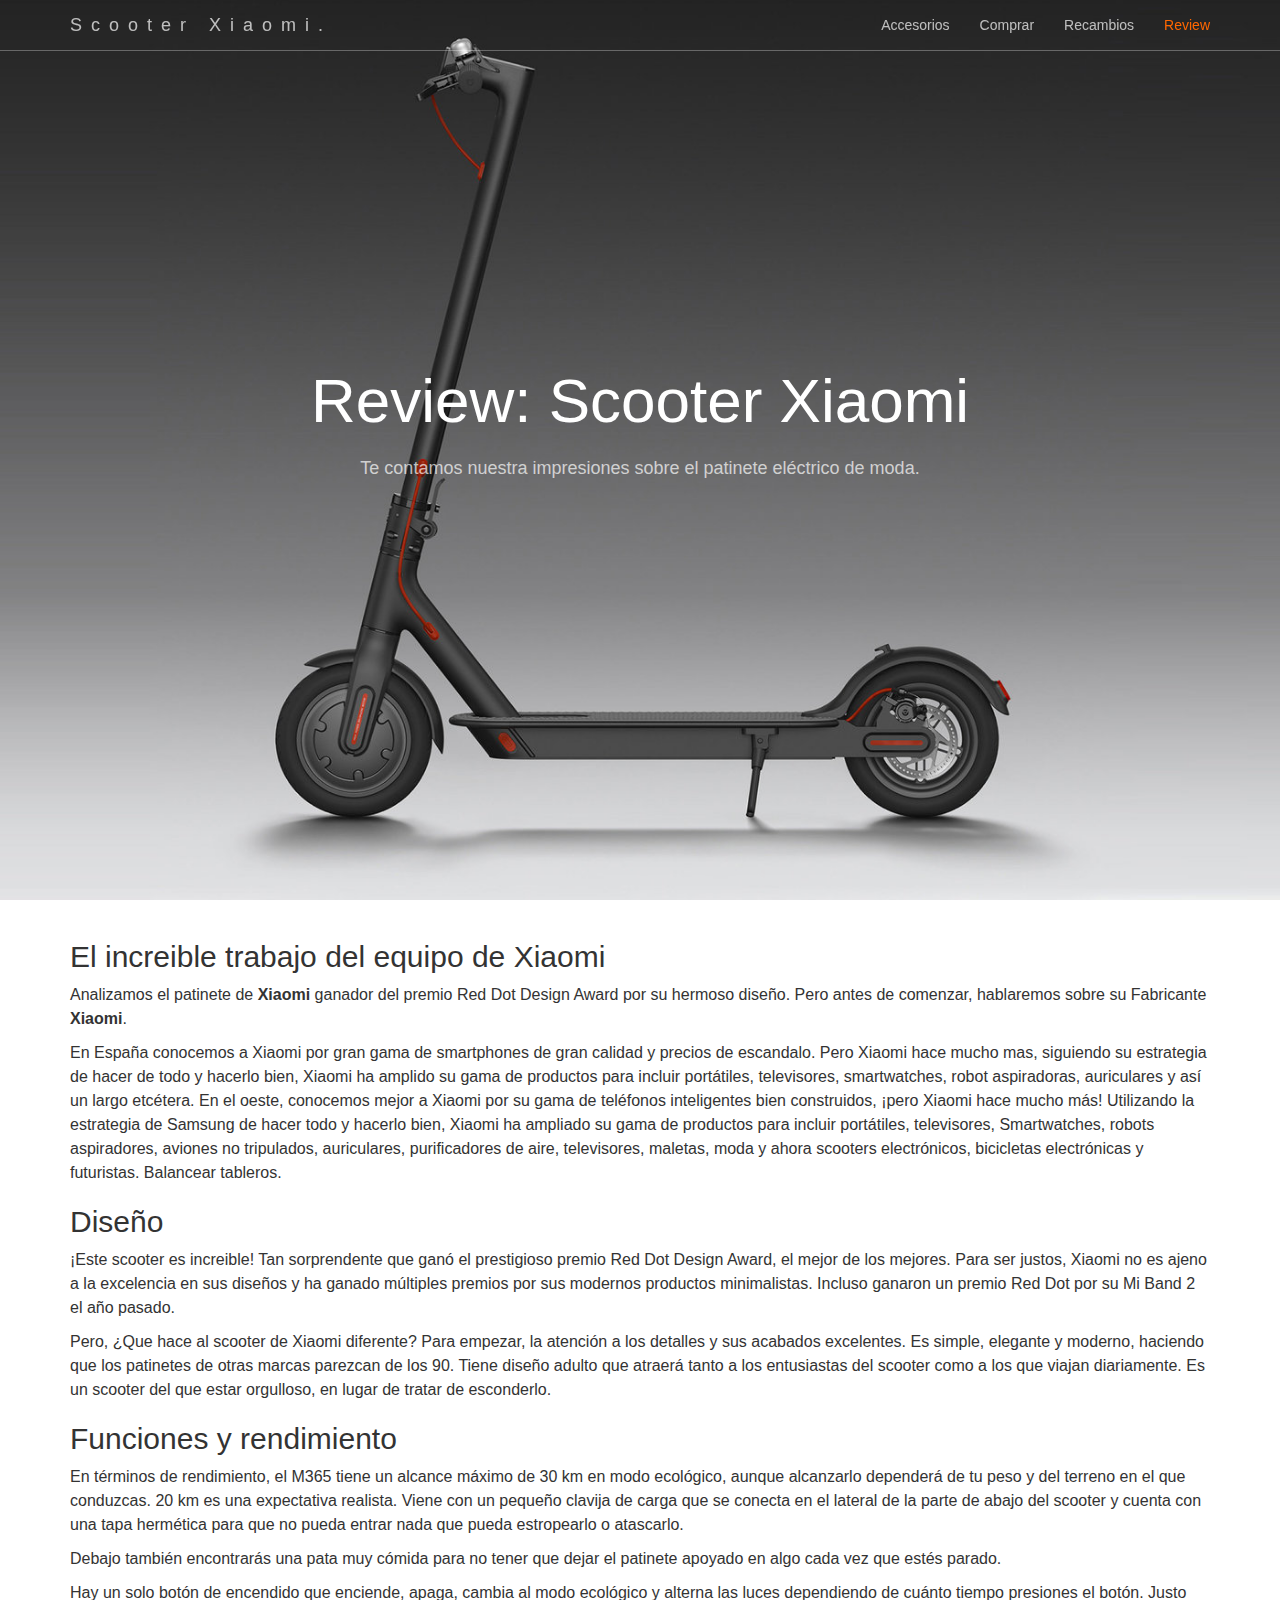
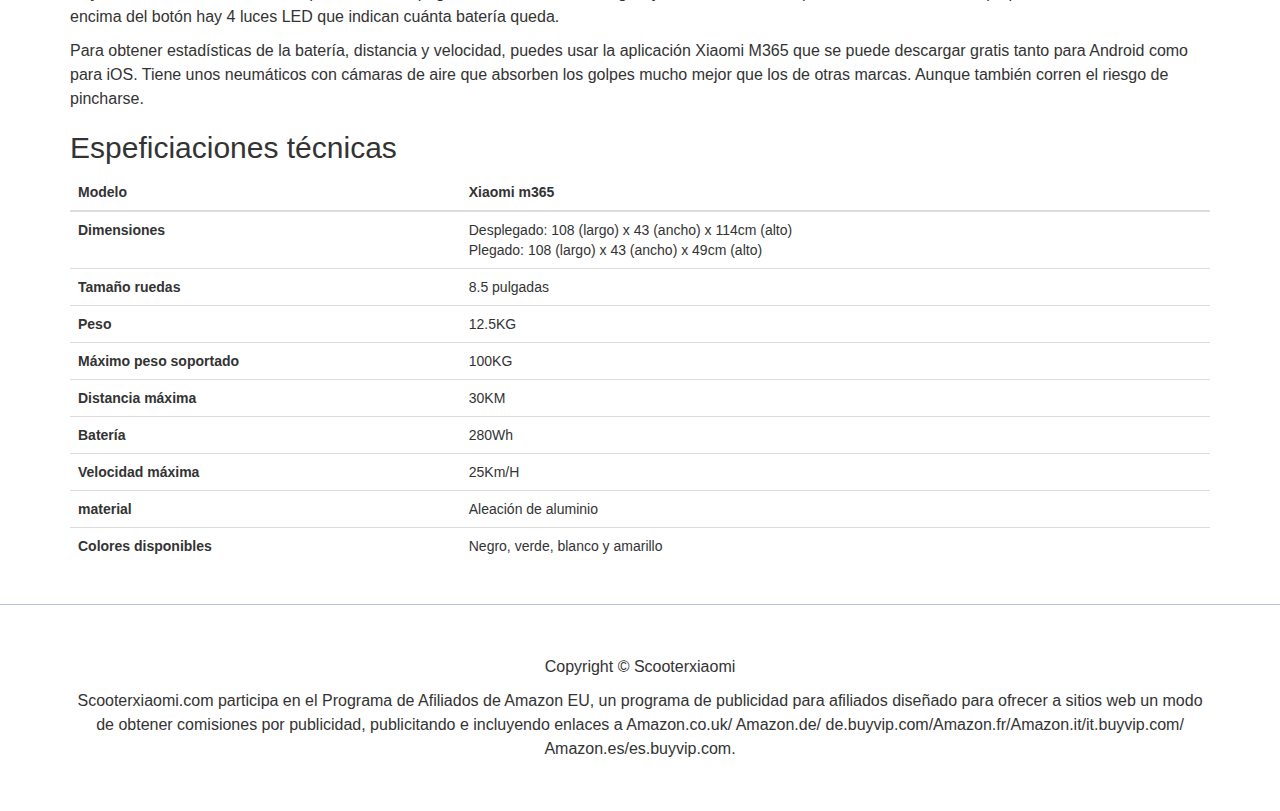
==== commit dffb3103: "review!" ====
--- a/review.html
+++ b/review.html
@@ -12,9 +12,7 @@
     />
     <link rel="canonical" href="https://www.scooterxiaomi.com" />
 
-    <link rel="stylesheet" href="https://maxcdn.bootstrapcdn.com/bootstrap/3.3.5/css/bootstrap.min.css">
-
-    <link href="css/custom1.css" rel="stylesheet">
+    <link rel="stylesheet" href="css/bootstrap.min.css">
 
     <link rel="icon" type="image/x-icon" href="https://i.blogs.es/ee8dd2/original-xiaomi-m365-smart-electric/450_1000.jpg">
 
